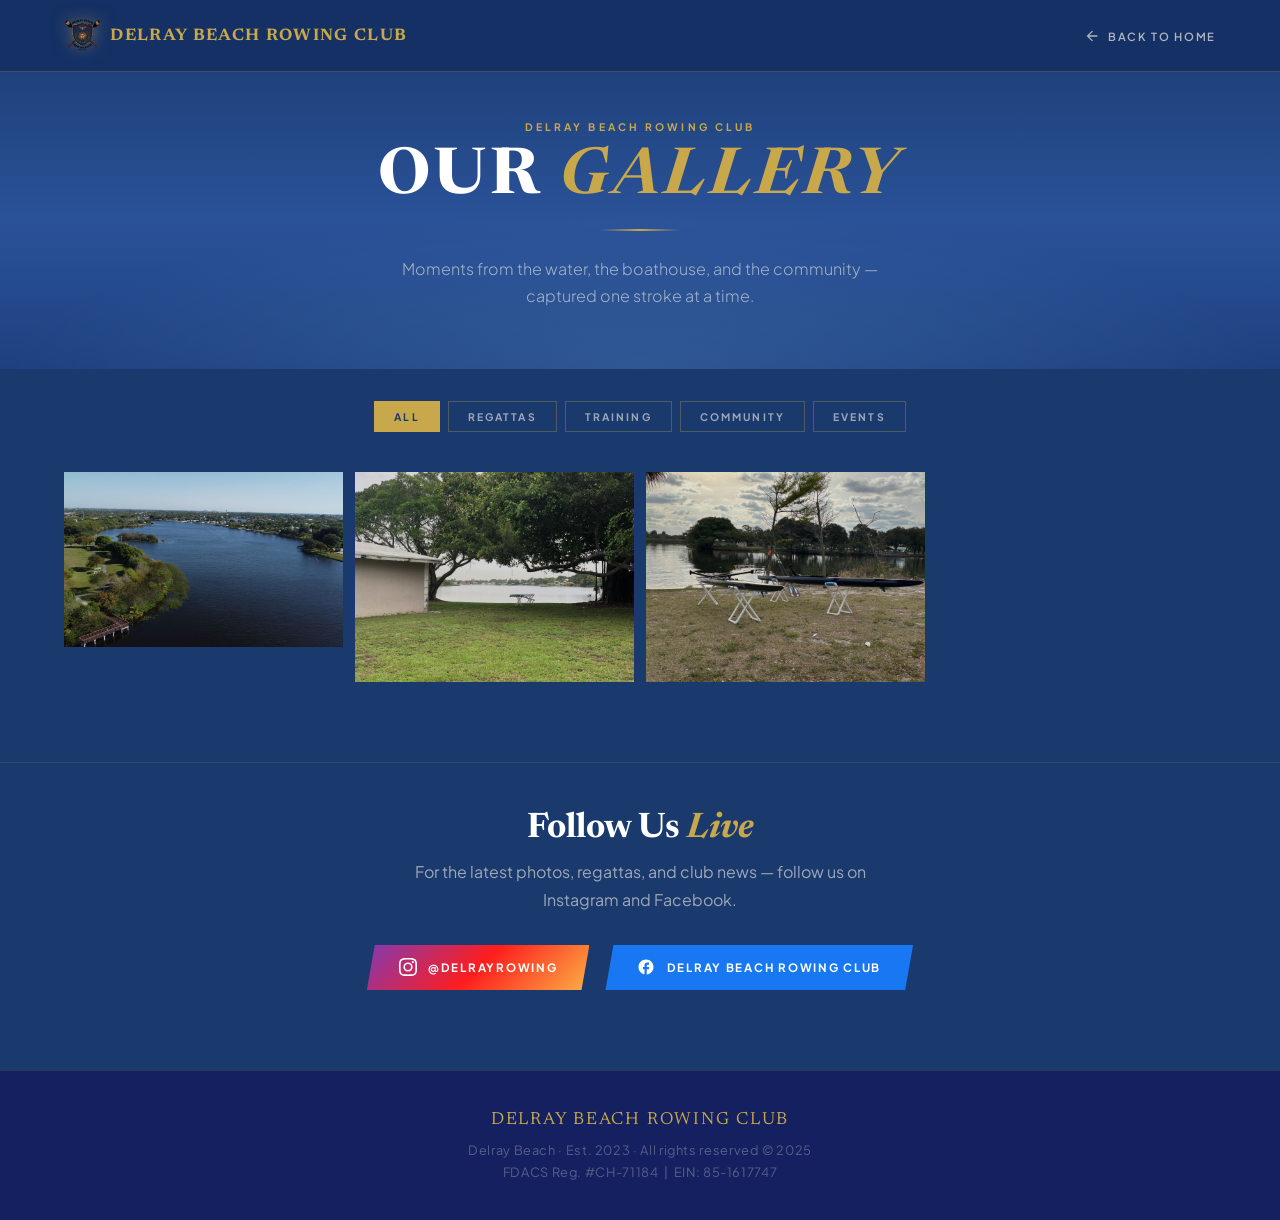
==== gallery/index.html @ 4b05f8b0 "Update and rename gallery.html to index.html" ====
<!DOCTYPE html>
<html lang="en">
<head>
  <meta charset="UTF-8"/>
  <meta name="viewport" content="width=device-width, initial-scale=1.0"/>
  <title>Gallery — Delray Beach Rowing Club</title>
  <link rel="icon" type="image/svg+xml" href="../escudoclub.svg"/>
  <meta name="description" content="Photo gallery of Delray Beach Rowing Club — regattas, training, and community moments."/>
  <meta property="og:title" content="Gallery — Delray Beach Rowing Club"/>
  <meta property="og:image" content="https://delrayrowing.com/og-image.png"/>
  <meta property="og:url" content="https://delrayrowing.com/gallery"/>
  <link href="https://fonts.googleapis.com/css2?family=Newsreader:ital,opsz,wght@0,6..72,400;0,6..72,700;0,6..72,900;1,6..72,400&family=Plus+Jakarta+Sans:wght@300;400;600;700&display=swap" rel="stylesheet"/>
  <style>
    :root {
      --navy: #2a5298;
      --deep-navy: #1a3a6e;
      --gold: #c8a84b;
      --gold-light: #d4bc7a;
      --cream: #f0f6fb;
      --white: #ffffff;
      --celeste: #75b2dd;
      --celeste-dark: #2e86c1;
    }
    * { margin: 0; padding: 0; box-sizing: border-box; }
    html { scroll-behavior: smooth; }
    body { font-family: "Plus Jakarta Sans", sans-serif; background: var(--deep-navy); color: var(--cream); overflow-x: hidden; }

    /* ── NAV ── */
    nav { position: fixed; top: 0; left: 0; right: 0; z-index: 100; display: flex; align-items: center; justify-content: space-between; padding: 0 5vw; height: 72px; background: rgba(20,48,100,0.96); backdrop-filter: blur(12px); border-bottom: 1px solid rgba(201,168,76,0.25); }
    .nav-brand { font-family: "Newsreader", serif; font-size: 1.05rem; font-weight: 700; color: var(--gold); letter-spacing: 0.08em; text-transform: uppercase; white-space: nowrap; display: flex; align-items: center; text-decoration: none; }
    .nav-brand img { height: 36px; width: auto; margin-right: 0.6rem; filter: drop-shadow(0 0 8px rgba(201,168,76,0.5)); }
    .nav-back { font-family: "Plus Jakarta Sans", sans-serif; font-size: 0.7rem; font-weight: 600; letter-spacing: 0.15em; text-transform: uppercase; color: rgba(245,240,232,0.7); text-decoration: none; display: flex; align-items: center; gap: 0.5rem; transition: color 0.3s; }
    .nav-back:hover { color: var(--gold); }
    .nav-back svg { width: 16px; height: 16px; fill: currentColor; }

    /* ── HERO ── */
    .gallery-hero { padding: 120px 5vw 60px; text-align: center; position: relative; overflow: hidden; }
    .gallery-hero::before { content: ""; position: absolute; inset: 0; background: radial-gradient(ellipse 70% 60% at 50% 100%, rgba(117,178,221,0.2) 0%, transparent 70%), linear-gradient(180deg, #1a3a6e 0%, #2a5298 60%, #1e4080 100%); z-index: 0; }
    .gallery-hero-content { position: relative; z-index: 1; }
    .gallery-tag { font-size: 0.65rem; font-weight: 700; letter-spacing: 0.3em; text-transform: uppercase; color: var(--gold); display: block; margin-bottom: 0.8rem; }
    .gallery-title { font-family: "Newsreader", serif; font-size: clamp(2.2rem, 5vw, 4rem); font-weight: 700; color: var(--white); letter-spacing: 0.06em; text-transform: uppercase; }
    .gallery-title em { color: var(--gold); font-style: italic; }
    .gallery-rule { width: 80px; height: 2px; background: linear-gradient(90deg, transparent, var(--gold), transparent); margin: 1.2rem auto 1.5rem; }
    .gallery-subtitle { font-size: 1rem; font-weight: 300; color: rgba(245,240,232,0.6); max-width: 480px; margin: 0 auto; line-height: 1.7; }

    /* ── FILTER TABS ── */
    .filter-bar { display: flex; justify-content: center; gap: 0.5rem; flex-wrap: wrap; padding: 2rem 5vw 0; }
    .filter-btn { font-family: "Plus Jakarta Sans", sans-serif; font-size: 0.65rem; font-weight: 700; letter-spacing: 0.2em; text-transform: uppercase; padding: 0.5rem 1.2rem; background: transparent; border: 1px solid rgba(201,168,76,0.3); color: rgba(245,240,232,0.6); cursor: pointer; transition: all 0.25s; }
    .filter-btn:hover { border-color: var(--gold); color: var(--gold); }
    .filter-btn.active { background: var(--gold); color: var(--deep-navy); border-color: var(--gold); }

    /* ── UPLOAD NOTICE ── */
    .upload-notice { max-width: 700px; margin: 2.5rem auto 0; padding: 0 5vw; text-align: center; }
    .upload-notice p { font-size: 0.85rem; color: rgba(245,240,232,0.4); line-height: 1.7; }
    .upload-notice strong { color: var(--gold); }

    /* ── MASONRY GALLERY ── */
    .gallery-section { padding: 2.5rem 5vw 80px; max-width: 1400px; margin: 0 auto; }
    .masonry { columns: 4; column-gap: 12px; }
    .masonry-item { break-inside: avoid; margin-bottom: 12px; position: relative; overflow: hidden; cursor: pointer; }
    .masonry-item img { width: 100%; height: auto; display: block; transition: transform 0.4s ease, filter 0.4s ease; filter: brightness(0.88); }
    .masonry-item:hover img { transform: scale(1.04); filter: brightness(1); }
    .masonry-item-overlay { position: absolute; inset: 0; background: linear-gradient(180deg, transparent 50%, rgba(10,30,70,0.85) 100%); opacity: 0; transition: opacity 0.35s; display: flex; align-items: flex-end; padding: 1rem; }
    .masonry-item:hover .masonry-item-overlay { opacity: 1; }
    .masonry-item-caption { font-family: "Plus Jakarta Sans", sans-serif; font-size: 0.7rem; font-weight: 600; letter-spacing: 0.12em; text-transform: uppercase; color: var(--gold-light); }

    /* ── PLACEHOLDER GRID (shown when no images) ── */
    .placeholder-grid { display: grid; grid-template-columns: repeat(4, 1fr); gap: 12px; }
    .placeholder-card { aspect-ratio: 4/3; background: rgba(201,168,76,0.05); border: 1px dashed rgba(201,168,76,0.2); display: flex; flex-direction: column; align-items: center; justify-content: center; gap: 0.8rem; transition: background 0.3s; }
    .placeholder-card:nth-child(3n+1) { aspect-ratio: 4/5; }
    .placeholder-card:nth-child(5n+2) { aspect-ratio: 16/9; }
    .placeholder-card-icon { font-size: 2rem; opacity: 0.3; }
    .placeholder-card-text { font-size: 0.6rem; letter-spacing: 0.2em; text-transform: uppercase; color: rgba(245,240,232,0.25); }

    /* ── SOCIAL CTA ── */
    .social-cta { text-align: center; padding: 3rem 5vw 80px; border-top: 1px solid rgba(201,168,76,0.15); }
    .social-cta-title { font-family: "Newsreader", serif; font-size: clamp(1.5rem, 3vw, 2.2rem); color: var(--white); margin-bottom: 0.8rem; }
    .social-cta-title em { color: var(--gold); font-style: italic; }
    .social-cta p { font-size: 1rem; color: rgba(245,240,232,0.6); margin-bottom: 2rem; max-width: 460px; margin-left: auto; margin-right: auto; line-height: 1.7; }
    .social-btns { display: flex; gap: 1rem; justify-content: center; flex-wrap: wrap; }
    .btn-social { display: inline-flex; align-items: center; gap: 0.7rem; padding: 0.85rem 2rem; font-family: "Plus Jakarta Sans", sans-serif; font-size: 0.72rem; font-weight: 700; letter-spacing: 0.15em; text-transform: uppercase; text-decoration: none; transition: all 0.3s; clip-path: polygon(8px 0%,100% 0%,calc(100% - 8px) 100%,0% 100%); }
    .btn-social svg { width: 18px; height: 18px; fill: currentColor; flex-shrink: 0; }
    .btn-instagram { background: linear-gradient(135deg, #833ab4, #fd1d1d, #fcb045); color: #fff; }
    .btn-instagram:hover { transform: translateY(-3px); box-shadow: 0 10px 30px rgba(253,29,29,0.35); }
    .btn-facebook { background: #1877f2; color: #fff; }
    .btn-facebook:hover { transform: translateY(-3px); box-shadow: 0 10px 30px rgba(24,119,242,0.4); }

    /* ── LIGHTBOX ── */
    .lightbox { display: none; position: fixed; inset: 0; z-index: 9999; background: rgba(10,20,50,0.97); align-items: center; justify-content: center; padding: 2rem; }
    .lightbox.open { display: flex; }
    .lightbox img { max-width: 90vw; max-height: 85vh; object-fit: contain; box-shadow: 0 0 80px rgba(0,0,0,0.8); }
    .lightbox-close { position: absolute; top: 1.5rem; right: 2rem; background: none; border: none; color: rgba(245,240,232,0.7); font-size: 2rem; cursor: pointer; transition: color 0.3s; line-height: 1; }
    .lightbox-close:hover { color: var(--gold); }
    .lightbox-prev, .lightbox-next { position: absolute; top: 50%; transform: translateY(-50%); background: rgba(201,168,76,0.15); border: 1px solid rgba(201,168,76,0.3); width: 48px; height: 48px; display: flex; align-items: center; justify-content: center; cursor: pointer; transition: all 0.3s; }
    .lightbox-prev { left: 1.5rem; }
    .lightbox-next { right: 1.5rem; }
    .lightbox-prev:hover, .lightbox-next:hover { background: rgba(201,168,76,0.3); border-color: var(--gold); }
    .lightbox-prev svg, .lightbox-next svg { width: 22px; height: 22px; fill: var(--gold); }
    .lightbox-caption { position: absolute; bottom: 1.5rem; left: 50%; transform: translateX(-50%); font-size: 0.7rem; letter-spacing: 0.2em; text-transform: uppercase; color: rgba(245,240,232,0.5); white-space: nowrap; }

    /* ── FOOTER ── */
    footer { background: #142060; border-top: 1px solid rgba(201,168,76,0.15); padding: 2.5rem 5vw; text-align: center; }
    .footer-logo { font-family: "Newsreader", serif; font-size: 1.1rem; color: var(--gold); letter-spacing: 0.1em; text-transform: uppercase; margin-bottom: 0.8rem; }
    .footer-text { font-size: 0.8rem; color: rgba(245,240,232,0.3); letter-spacing: 0.05em; }

    /* ── RESPONSIVE ── */
    @media (max-width: 1024px) { .masonry { columns: 3; } .placeholder-grid { grid-template-columns: repeat(3, 1fr); } }
    @media (max-width: 768px) {
      .masonry { columns: 2; }
      .placeholder-grid { grid-template-columns: repeat(2, 1fr); }
      .gallery-hero { padding: 100px 6vw 40px; }
      .gallery-section { padding: 2rem 4vw 60px; }
    }
    @media (max-width: 480px) { .masonry { columns: 1; } .placeholder-grid { grid-template-columns: 1fr; } }

    /* ── ANIMATIONS ── */
    @keyframes fadeInUp { from { opacity: 0; transform: translateY(24px); } to { opacity: 1; transform: translateY(0); } }
    .gallery-hero-content { animation: fadeInUp 0.8s ease both; }
    .filter-bar { animation: fadeInUp 0.8s ease 0.2s both; }
  </style>
</head>
<body>

  <!-- ── NAV ── -->
  <nav>
    <a href="/" class="nav-brand">
      <img src="../escudoclub.svg" alt="Logo">
      Delray Beach Rowing Club
    </a>
    <a href="/" class="nav-back">
      <svg viewBox="0 0 24 24"><path d="M20 11H7.83l5.59-5.59L12 4l-8 8 8 8 1.41-1.41L7.83 13H20v-2z"/></svg>
      Back to Home
    </a>
  </nav>

  <!-- ── HERO ── -->
  <div class="gallery-hero">
    <div class="gallery-hero-content">
      <span class="gallery-tag">Delray Beach Rowing Club</span>
      <h1 class="gallery-title">Our <em>Gallery</em></h1>
      <div class="gallery-rule"></div>
      <p class="gallery-subtitle">Moments from the water, the boathouse, and the community — captured one stroke at a time.</p>
    </div>
  </div>

  <!-- ── FILTER TABS ── -->
  <div class="filter-bar" id="filterBar">
    <button class="filter-btn active" data-filter="all">All</button>
    <button class="filter-btn" data-filter="regattas">Regattas</button>
    <button class="filter-btn" data-filter="training">Training</button>
    <button class="filter-btn" data-filter="community">Community</button>
    <button class="filter-btn" data-filter="events">Events</button>
  </div>

  <!-- ── GALLERY ── -->
  <div class="gallery-section">

    <!--
    ════════════════════════════════════════════════════════
    HOW TO ADD PHOTOS:
    1. Upload your image files to the GitHub repo (same folder as this file)
    2. Replace the placeholder <div> blocks below with:

       <div class="masonry-item" data-category="regattas">
         <img src="your-photo.jpg" alt="Description"/>
         <div class="masonry-item-overlay">
           <span class="masonry-item-caption">Regatta 2024</span>
         </div>
       </div>

    3. Categories: regattas · training · community · events
    ════════════════════════════════════════════════════════
    -->

    <!-- Using club's existing photos as seed content -->
    <div class="masonry" id="galleryGrid">

      <div class="masonry-item" data-category="community">
        <img src="../aerea.avif" alt="Aerial view" loading="lazy"/>
        <div class="masonry-item-overlay">
          <span class="masonry-item-caption">Delray Beach</span>
        </div>
      </div>

      <div class="masonry-item" data-category="training">
        <img src="../club1.jpeg" alt="Club" loading="lazy"/>
        <div class="masonry-item-overlay">
          <span class="masonry-item-caption">Club</span>
        </div>
      </div>

      <div class="masonry-item" data-category="training">
        <img src="../club2.jpeg" alt="Club" loading="lazy"/>
        <div class="masonry-item-overlay">
          <span class="masonry-item-caption">Club</span>
        </div>
      </div>

      <!--
      ADD MORE PHOTOS HERE — copy and paste the block above,
      change the src, alt, data-category, and caption text.
      The masonry layout will adapt automatically.
      -->

    </div>
    </div>
  </div>

  <!-- ── SOCIAL CTA ── -->
  <div class="social-cta">
    <h2 class="social-cta-title">Follow Us <em>Live</em></h2>
    <p>For the latest photos, regattas, and club news — follow us on Instagram and Facebook.</p>
    <div class="social-btns">
      <a href="https://www.instagram.com/delrayrowing/" target="_blank" class="btn-social btn-instagram">
        <svg viewBox="0 0 24 24"><path d="M12 2.163c3.204 0 3.584.012 4.85.07 3.252.148 4.771 1.691 4.919 4.919.058 1.265.069 1.645.069 4.849 0 3.205-.012 3.584-.069 4.849-.149 3.225-1.664 4.771-4.919 4.919-1.266.058-1.644.07-4.85.07-3.204 0-3.584-.012-4.849-.07-3.26-.149-4.771-1.699-4.919-4.92-.058-1.265-.07-1.644-.07-4.849 0-3.204.013-3.583.07-4.849.149-3.227 1.664-4.771 4.919-4.919 1.266-.057 1.645-.069 4.849-.069zm0-2.163c-3.259 0-3.667.014-4.947.072-4.358.2-6.78 2.618-6.98 6.98-.059 1.281-.073 1.689-.073 4.948 0 3.259.014 3.668.072 4.948.2 4.358 2.618 6.78 6.98 6.98 1.281.058 1.689.072 4.948.072 3.259 0 3.668-.014 4.948-.072 4.354-.2 6.782-2.618 6.979-6.98.059-1.28.073-1.689.073-4.948 0-3.259-.014-3.667-.072-4.947-.196-4.354-2.617-6.78-6.979-6.98-1.281-.059-1.69-.073-4.949-.073zm0 5.838a6.162 6.162 0 1 0 0 12.324 6.162 6.162 0 0 0 0-12.324zM12 16a4 4 0 1 1 0-8 4 4 0 0 1 0 8zm6.406-11.845a1.44 1.44 0 1 0 0 2.881 1.44 1.44 0 0 0 0-2.881z"/></svg>
        @delrayrowing
      </a>
      <a href="https://www.facebook.com/profile.php?id=61567867408421" target="_blank" class="btn-social btn-facebook">
        <svg viewBox="0 0 24 24"><path d="M22 12c0-5.52-4.48-10-10-10S2 6.48 2 12c0 4.84 3.44 8.87 8 9.8V15H8v-3h2V9.5C10 7.57 11.57 6 13.5 6H16v3h-2c-.55 0-1 .45-1 1v2h3v3h-3v6.95c5.05-.5 9-4.76 9-9.95z"/></svg>
        Delray Beach Rowing Club
      </a>
    </div>
  </div>

  <!-- ── LIGHTBOX ── -->
  <div class="lightbox" id="lightbox">
    <button class="lightbox-close" id="lbClose">✕</button>
    <button class="lightbox-prev" id="lbPrev"><svg viewBox="0 0 24 24"><path d="M15.41 7.41L14 6l-6 6 6 6 1.41-1.41L10.83 12z"/></svg></button>
    <img id="lbImg" src="" alt=""/>
    <button class="lightbox-next" id="lbNext"><svg viewBox="0 0 24 24"><path d="M10 6L8.59 7.41 13.17 12l-4.58 4.59L10 18l6-6z"/></svg></button>
    <div class="lightbox-caption" id="lbCaption"></div>
  </div>

  <!-- ── FOOTER ── -->
  <footer>
    <div class="footer-logo">Delray Beach Rowing Club</div>
    <p class="footer-text">Delray Beach · Est. 2023 · All rights reserved © 2025</p>
    <p class="footer-text" style="margin-top:0.4rem;">FDACS Reg. #CH-71184 &nbsp;|&nbsp; EIN: 85-1617747</p>
  </footer>

  <script>
    // ── FILTER ──
    var currentFilter = 'all';
    document.getElementById('filterBar').addEventListener('click', function(e) {
      var btn = e.target.closest('.filter-btn');
      if (!btn) return;
      currentFilter = btn.dataset.filter;
      document.querySelectorAll('.filter-btn').forEach(function(b) { b.classList.remove('active'); });
      btn.classList.add('active');
      document.querySelectorAll('.masonry-item').forEach(function(item) {
        var cat = item.dataset.category;
        var show = currentFilter === 'all' || cat === currentFilter;
        item.style.display = show ? '' : 'none';
        item.style.animation = show ? 'fadeInUp 0.4s ease both' : '';
      });
    });

    // ── LIGHTBOX ──
    var items = [];
    var currentIdx = 0;

    function buildItems() {
      items = Array.from(document.querySelectorAll('.masonry-item:not([style*="display: none"])'));
    }

    function openLightbox(idx) {
      buildItems();
      currentIdx = idx;
      var img = items[idx].querySelector('img');
      var cap = items[idx].querySelector('.masonry-item-caption');
      document.getElementById('lbImg').src = img.src;
      document.getElementById('lbImg').alt = img.alt;
      document.getElementById('lbCaption').textContent = cap ? cap.textContent : '';
      document.getElementById('lightbox').classList.add('open');
      document.body.style.overflow = 'hidden';
    }

    function closeLightbox() {
      document.getElementById('lightbox').classList.remove('open');
      document.body.style.overflow = '';
    }

    function moveLightbox(dir) {
      buildItems();
      currentIdx = (currentIdx + dir + items.length) % items.length;
      var img = items[currentIdx].querySelector('img');
      var cap = items[currentIdx].querySelector('.masonry-item-caption');
      document.getElementById('lbImg').src = img.src;
      document.getElementById('lbImg').alt = img.alt;
      document.getElementById('lbCaption').textContent = cap ? cap.textContent : '';
    }

    document.querySelectorAll('.masonry-item').forEach(function(item, idx) {
      item.addEventListener('click', function() { openLightbox(idx); });
    });
    document.getElementById('lbClose').addEventListener('click', closeLightbox);
    document.getElementById('lbPrev').addEventListener('click', function() { moveLightbox(-1); });
    document.getElementById('lbNext').addEventListener('click', function() { moveLightbox(1); });
    document.getElementById('lightbox').addEventListener('click', function(e) {
      if (e.target === this) closeLightbox();
    });
    document.addEventListener('keydown', function(e) {
      if (!document.getElementById('lightbox').classList.contains('open')) return;
      if (e.key === 'Escape') closeLightbox();
      if (e.key === 'ArrowLeft') moveLightbox(-1);
      if (e.key === 'ArrowRight') moveLightbox(1);
    });
  </script>
</body>
</html>
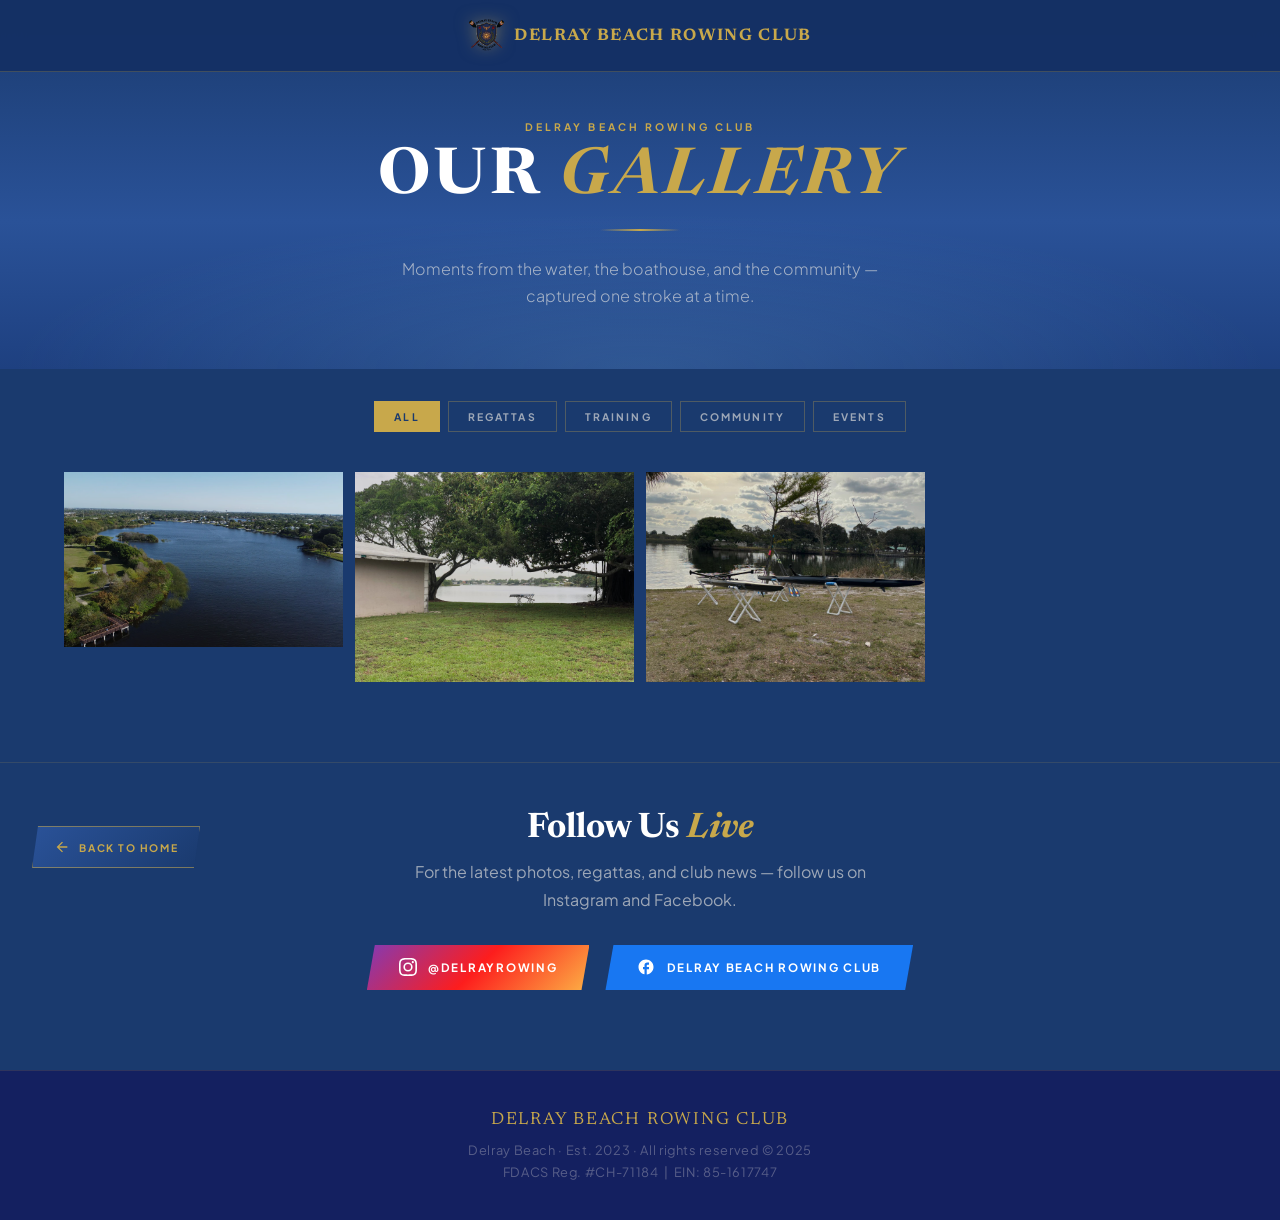
==== commit cce32c38: "Update index.html" ====
--- a/gallery/index.html
+++ b/gallery/index.html
@@ -26,12 +26,14 @@
     body { font-family: "Plus Jakarta Sans", sans-serif; background: var(--deep-navy); color: var(--cream); overflow-x: hidden; }
 
     /* ── NAV ── */
-    nav { position: fixed; top: 0; left: 0; right: 0; z-index: 100; display: flex; align-items: center; justify-content: space-between; padding: 0 5vw; height: 72px; background: rgba(20,48,100,0.96); backdrop-filter: blur(12px); border-bottom: 1px solid rgba(201,168,76,0.25); }
+    nav { position: fixed; top: 0; left: 0; right: 0; z-index: 100; display: flex; align-items: center; justify-content: center; padding: 0 5vw; height: 72px; background: rgba(20,48,100,0.96); backdrop-filter: blur(12px); border-bottom: 1px solid rgba(201,168,76,0.25); }
     .nav-brand { font-family: "Newsreader", serif; font-size: 1.05rem; font-weight: 700; color: var(--gold); letter-spacing: 0.08em; text-transform: uppercase; white-space: nowrap; display: flex; align-items: center; text-decoration: none; }
     .nav-brand img { height: 36px; width: auto; margin-right: 0.6rem; filter: drop-shadow(0 0 8px rgba(201,168,76,0.5)); }
-    .nav-back { font-family: "Plus Jakarta Sans", sans-serif; font-size: 0.7rem; font-weight: 600; letter-spacing: 0.15em; text-transform: uppercase; color: rgba(245,240,232,0.7); text-decoration: none; display: flex; align-items: center; gap: 0.5rem; transition: color 0.3s; }
-    .nav-back:hover { color: var(--gold); }
-    .nav-back svg { width: 16px; height: 16px; fill: currentColor; }
+
+    /* ── FLOATING BACK BUTTON ── */
+    .back-btn { position: fixed; bottom: 2rem; left: 2rem; z-index: 9998; display: flex; align-items: center; gap: 0.6rem; padding: 0.75rem 1.3rem; background: linear-gradient(135deg, #2a5298, #1a3a6e); border: 1.5px solid rgba(200,168,75,0.55); box-shadow: 0 4px 18px rgba(0,0,0,0.5); color: var(--gold); font-family: "Plus Jakarta Sans", sans-serif; font-size: 0.65rem; font-weight: 700; letter-spacing: 0.15em; text-transform: uppercase; text-decoration: none; transition: transform 0.3s, box-shadow 0.3s; clip-path: polygon(6px 0%,100% 0%,calc(100% - 6px) 100%,0% 100%); }
+    .back-btn:hover { transform: translateY(-3px); box-shadow: 0 8px 28px rgba(0,0,0,0.6); color: var(--gold-light); }
+    .back-btn svg { width: 16px; height: 16px; fill: currentColor; flex-shrink: 0; }
 
     /* ── HERO ── */
     .gallery-hero { padding: 120px 5vw 60px; text-align: center; position: relative; overflow: hidden; }
@@ -126,10 +128,6 @@
     <a href="/" class="nav-brand">
       <img src="../escudoclub.svg" alt="Logo">
       Delray Beach Rowing Club
-    </a>
-    <a href="/" class="nav-back">
-      <svg viewBox="0 0 24 24"><path d="M20 11H7.83l5.59-5.59L12 4l-8 8 8 8 1.41-1.41L7.83 13H20v-2z"/></svg>
-      Back to Home
     </a>
   </nav>
 
@@ -230,6 +228,12 @@
     <button class="lightbox-next" id="lbNext"><svg viewBox="0 0 24 24"><path d="M10 6L8.59 7.41 13.17 12l-4.58 4.59L10 18l6-6z"/></svg></button>
     <div class="lightbox-caption" id="lbCaption"></div>
   </div>
+
+  <!-- ── FLOATING BACK BUTTON ── -->
+  <a href="/" class="back-btn">
+    <svg viewBox="0 0 24 24"><path d="M20 11H7.83l5.59-5.59L12 4l-8 8 8 8 1.41-1.41L7.83 13H20v-2z"/></svg>
+    Back to Home
+  </a>
 
   <!-- ── FOOTER ── -->
   <footer>
